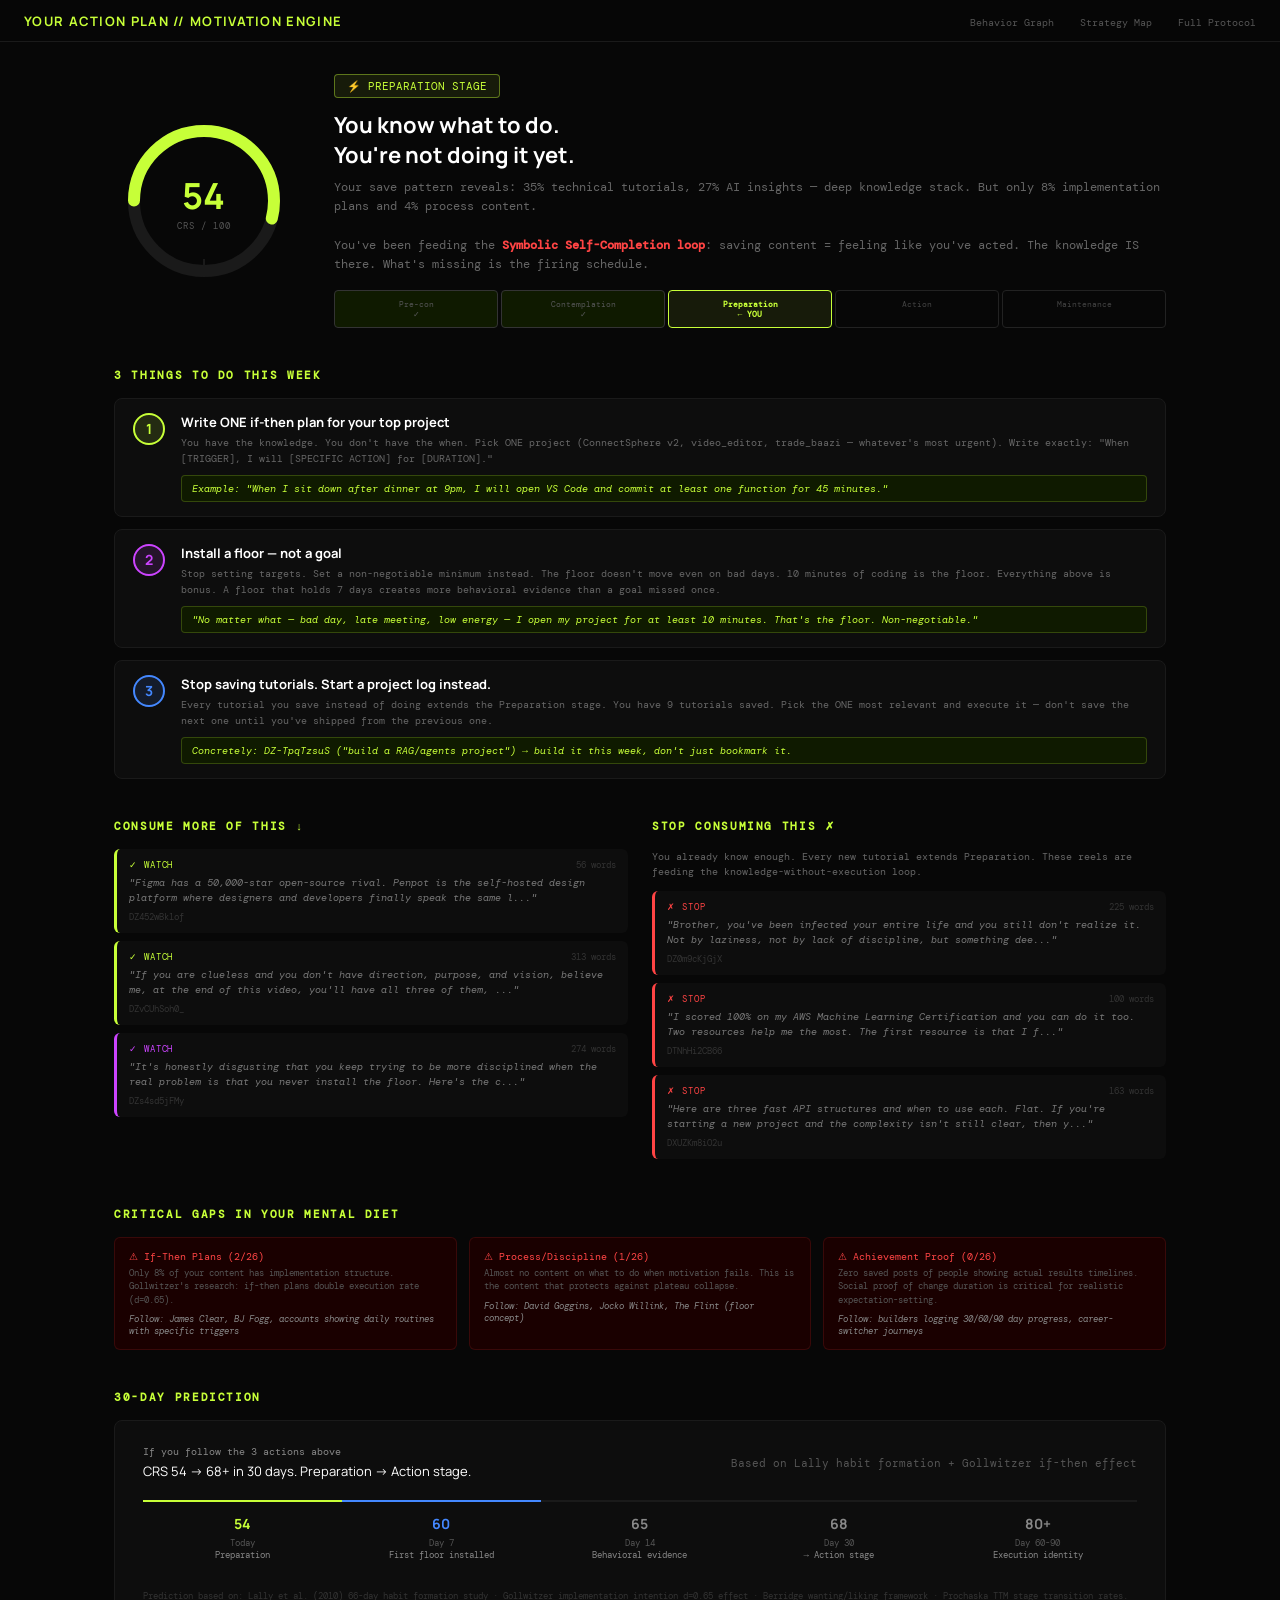
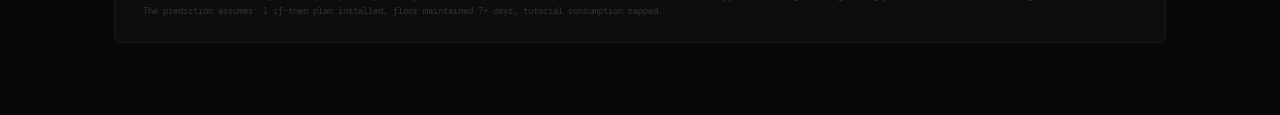
==== action_plan.html @ 9f3cb9fd "Add personal action plan page — CRS gauge, 3 actions, 30-day prediction" ====
<!DOCTYPE html>
<html>
<head>
<meta charset="utf-8">
<title>Your Action Plan — Motivation Engine</title>
<link href="https://fonts.googleapis.com/css2?family=DM+Mono:wght@400;500&family=Manrope:wght@400;600;700&display=swap" rel="stylesheet">
<style>
* { box-sizing:border-box; margin:0; padding:0; }
body { background:#070707; color:#ddd; font-family:'DM Mono',monospace; min-height:100vh; }

#nav {
  background:rgba(7,7,7,0.97); border-bottom:1px solid #1a1a1a;
  padding:10px 24px; display:flex; justify-content:space-between; align-items:center;
  position:sticky; top:0; z-index:100;
}
#nav h1 { color:#c7ff38; font-size:13px; letter-spacing:0.1em; font-family:'Manrope'; }
.nav-links a { color:#555; font-size:10px; text-decoration:none; margin-left:16px; }
.nav-links a:hover { color:#c7ff38; }

#main { max-width:1100px; margin:0 auto; padding:32px 24px; }

/* CRS gauge + stage */
#hero { display:grid; grid-template-columns:auto 1fr; gap:40px; margin-bottom:40px; align-items:center; }

#gauge-wrap { position:relative; width:180px; height:180px; flex-shrink:0; }
#gauge-wrap svg { width:180px; height:180px; }
#gauge-center {
  position:absolute; top:50%; left:50%; transform:translate(-50%,-50%);
  text-align:center;
}
#gauge-score { font-size:36px; font-weight:700; color:#c7ff38; font-family:'Manrope'; }
#gauge-label { font-size:9px; color:#555; letter-spacing:0.1em; }

#hero-text { }
#stage-badge {
  display:inline-block; background:#c7ff3815; border:1px solid #c7ff3866;
  color:#c7ff38; padding:4px 12px; border-radius:4px; font-size:11px; margin-bottom:12px;
}
#hero-title { font-size:22px; font-family:'Manrope'; font-weight:700; color:#fff; margin-bottom:8px; }
#hero-sub { font-size:12px; color:#666; line-height:1.6; margin-bottom:16px; }

.ttm-bar { display:flex; gap:3px; margin-top:12px; }
.ttm-node {
  flex:1; padding:8px 4px; text-align:center; font-size:8px; border-radius:4px;
  border:1px solid #222; color:#444;
}
.ttm-node.current {
  background:#c7ff3815; border-color:#c7ff38; color:#c7ff38; font-weight:bold;
}
.ttm-node.past { background:#0f1a00; border-color:#333; color:#555; }

/* Sections */
h2 { font-size:11px; color:#c7ff38; letter-spacing:0.15em; text-transform:uppercase; margin-bottom:16px; }
.section { margin-bottom:40px; }

/* Action steps */
.action-steps { display:flex; flex-direction:column; gap:12px; }
.action-step {
  background:#0d0d0d; border:1px solid #1a1a1a; border-radius:8px;
  padding:14px 18px; display:flex; gap:16px; align-items:flex-start;
}
.step-num {
  width:32px; height:32px; border-radius:50%; display:flex; align-items:center; justify-content:center;
  font-size:14px; font-weight:700; flex-shrink:0; font-family:'Manrope';
}
.step-content h3 { font-size:13px; color:#fff; margin-bottom:4px; font-family:'Manrope'; }
.step-content p { font-size:10px; color:#666; line-height:1.6; }
.step-content .example {
  background:#0f1a00; border:1px solid #c7ff3833; border-radius:4px;
  padding:6px 10px; font-size:10px; color:#c7ff38; margin-top:8px; font-style:italic;
}

/* Reel cards */
.two-col { display:grid; grid-template-columns:1fr 1fr; gap:24px; }
.reel-card {
  background:#0d0d0d; border-radius:6px; padding:10px 12px;
  margin-bottom:8px; transition:background 0.15s;
}
.reel-card:hover { background:#111; }
.preview-text { font-size:10px; color:#777; line-height:1.5; font-style:italic; }

/* Prediction */
#prediction {
  background:#0d0d0d; border:1px solid #1a1a1a; border-radius:8px;
  padding:24px 28px;
}
.pred-row { display:flex; justify-content:space-between; align-items:center; margin-bottom:12px; }
.pred-timeline { display:flex; gap:0; margin-top:20px; }
.pred-node {
  flex:1; text-align:center; padding:12px 4px;
  border-top:2px solid #1a1a1a; position:relative; font-size:9px;
}
.pred-node.done { border-top-color:#c7ff38; }
.pred-node.next { border-top-color:#4488ff; }
.pred-score { font-size:14px; font-weight:700; color:#c7ff38; margin-bottom:4px; font-family:'Manrope'; }
.pred-day { color:#555; }
.pred-stage { color:#888; font-size:9px; }

/* Missing content */
.missing-grid { display:grid; grid-template-columns:1fr 1fr 1fr; gap:12px; }
.missing-card {
  background:#1a0000; border:1px solid #ff444422; border-radius:6px;
  padding:12px 14px;
}
.missing-title { font-size:10px; color:#ff4444; margin-bottom:4px; }
.missing-desc { font-size:9px; color:#555; line-height:1.5; }
.missing-fix { font-size:9px; color:#888; margin-top:6px; font-style:italic; }
</style>
</head>
<body>

<div id="nav">
  <h1>YOUR ACTION PLAN // MOTIVATION ENGINE</h1>
  <div class="nav-links">
    <a href="index.html">Behavior Graph</a>
    <a href="grouped_reels.html">Strategy Map</a>
    <a href="protocol.html">Full Protocol</a>
  </div>
</div>

<div id="main">

  <!-- HERO: CRS Gauge + Stage -->
  <div id="hero">
    <div id="gauge-wrap">
      <svg viewBox="0 0 180 180">
        <!-- Background arc -->
        <circle cx="90" cy="90" r="70" fill="none" stroke="#1a1a1a" stroke-width="12"/>
        <!-- Progress arc: 54% of circumference = 54/100 -->
        <!-- full circle = 2π*70 = 439.8; 54% = 237.5 -->
        <circle cx="90" cy="90" r="70" fill="none" stroke="#c7ff38" stroke-width="12"
                stroke-dasharray="237.5 202.3" stroke-dashoffset="110"
                stroke-linecap="round" transform="rotate(-90 90 90)"/>
        <!-- Tick marks for stages -->
        <line x1="20" y1="90" x2="32" y2="90" stroke="#1a1a1a" stroke-width="2" transform="rotate(-90 90 90)"/>
      </svg>
      <div id="gauge-center">
        <div id="gauge-score">54</div>
        <div id="gauge-label">CRS / 100</div>
      </div>
    </div>

    <div id="hero-text">
      <div id="stage-badge">⚡ PREPARATION STAGE</div>
      <div id="hero-title">You know what to do.<br>You're not doing it yet.</div>
      <div id="hero-sub">
        Your save pattern reveals: 35% technical tutorials, 27% AI insights — deep knowledge stack.
        But only 8% implementation plans and 4% process content.
        <br><br>
        You've been feeding the <strong style="color:#ff4444">Symbolic Self-Completion loop</strong>:
        saving content = feeling like you've acted. The knowledge IS there. What's missing is the
        firing schedule.
      </div>
      <div class="ttm-bar">
        <div class="ttm-node past">Pre-con<br>✓</div>
        <div class="ttm-node past">Contemplation<br>✓</div>
        <div class="ttm-node current">Preparation<br>← YOU</div>
        <div class="ttm-node">Action</div>
        <div class="ttm-node">Maintenance</div>
      </div>
    </div>
  </div>

  <!-- 3 IMMEDIATE ACTIONS -->
  <div class="section">
    <h2>3 things to do this week</h2>
    <div class="action-steps">
      <div class="action-step">
        <div class="step-num" style="background:#c7ff3820;color:#c7ff38;border:2px solid #c7ff38">1</div>
        <div class="step-content">
          <h3>Write ONE if-then plan for your top project</h3>
          <p>You have the knowledge. You don't have the when. Pick ONE project (ConnectSphere v2, video_editor, trade_baazi — whatever's most urgent). Write exactly:
          "When [TRIGGER], I will [SPECIFIC ACTION] for [DURATION]."</p>
          <div class="example">
            Example: "When I sit down after dinner at 9pm, I will open VS Code and commit at least one function for 45 minutes."
          </div>
        </div>
      </div>

      <div class="action-step">
        <div class="step-num" style="background:#cc44ff20;color:#cc44ff;border:2px solid #cc44ff">2</div>
        <div class="step-content">
          <h3>Install a floor — not a goal</h3>
          <p>Stop setting targets. Set a non-negotiable minimum instead. The floor doesn't move even on bad days. 10 minutes of coding is the floor. Everything above is bonus. A floor that holds 7 days creates more behavioral evidence than a goal missed once.</p>
          <div class="example">
            "No matter what — bad day, late meeting, low energy — I open my project for at least 10 minutes. That's the floor. Non-negotiable."
          </div>
        </div>
      </div>

      <div class="action-step">
        <div class="step-num" style="background:#4488ff20;color:#4488ff;border:2px solid #4488ff">3</div>
        <div class="step-content">
          <h3>Stop saving tutorials. Start a project log instead.</h3>
          <p>Every tutorial you save instead of doing extends the Preparation stage. You have 9 tutorials saved. Pick the ONE most relevant and execute it — don't save the next one until you've shipped from the previous one.</p>
          <div class="example">
            Concretely: DZ-TpqTzsuS ("build a RAG/agents project") → build it this week, don't just bookmark it.
          </div>
        </div>
      </div>
    </div>
  </div>

  <!-- WHAT TO CONSUME vs STOP -->
  <div class="section">
    <div class="two-col">
      <div>
        <h2>Consume more of this ↓</h2>
<a href="https://www.instagram.com/p/DZ452wBk1of/" target="_blank" style="text-decoration:none">
    <div class="reel-card" style="border-left:3px solid #c7ff38">
      <div style="display:flex;justify-content:space-between;align-items:center;margin-bottom:4px">
        <span style="color:#c7ff38;font-size:9px;letter-spacing:0.1em">✓ WATCH</span>
        <span style="color:#333;font-size:9px">56 words</span>
      </div>
      <div class="preview-text">"Figma has a 50,000-star open-source rival.
Penpot is the self-hosted design platform where designers and developers finally speak the same l..."</div>
      <div style="color:#333;font-size:9px;margin-top:6px">DZ452wBk1of</div>
    </div></a><a href="https://www.instagram.com/p/DZvCUhSoh0_/" target="_blank" style="text-decoration:none">
    <div class="reel-card" style="border-left:3px solid #c7ff38">
      <div style="display:flex;justify-content:space-between;align-items:center;margin-bottom:4px">
        <span style="color:#c7ff38;font-size:9px;letter-spacing:0.1em">✓ WATCH</span>
        <span style="color:#333;font-size:9px">313 words</span>
      </div>
      <div class="preview-text">"If you are clueless and you don't have direction, purpose, and vision, believe me, at the end of this video, you'll have all three of them, ..."</div>
      <div style="color:#333;font-size:9px;margin-top:6px">DZvCUhSoh0_</div>
    </div></a><a href="https://www.instagram.com/p/DZs4sd5jFMy/" target="_blank" style="text-decoration:none">
    <div class="reel-card" style="border-left:3px solid #cc44ff">
      <div style="display:flex;justify-content:space-between;align-items:center;margin-bottom:4px">
        <span style="color:#cc44ff;font-size:9px;letter-spacing:0.1em">✓ WATCH</span>
        <span style="color:#333;font-size:9px">274 words</span>
      </div>
      <div class="preview-text">"It's honestly disgusting that you keep trying to be more disciplined when the real problem
is that you never install the floor. Here's the c..."</div>
      <div style="color:#333;font-size:9px;margin-top:6px">DZs4sd5jFMy</div>
    </div></a>
      </div>
      <div>
        <h2>Stop consuming this ✗</h2>
        <div style="font-size:10px;color:#666;margin-bottom:12px;line-height:1.5">
          You already know enough. Every new tutorial extends Preparation. These reels are feeding
          the knowledge-without-execution loop.
        </div>
<a href="https://www.instagram.com/p/DZ0m9cKjGjX/" target="_blank" style="text-decoration:none">
    <div class="reel-card" style="border-left:3px solid #ff4444">
      <div style="display:flex;justify-content:space-between;align-items:center;margin-bottom:4px">
        <span style="color:#ff4444;font-size:9px;letter-spacing:0.1em">✗ STOP</span>
        <span style="color:#333;font-size:9px">225 words</span>
      </div>
      <div class="preview-text">"Brother, you've been infected your entire life and you still don't realize it.
Not by laziness, not by lack of discipline, but something dee..."</div>
      <div style="color:#333;font-size:9px;margin-top:6px">DZ0m9cKjGjX</div>
    </div></a><a href="https://www.instagram.com/p/DTNhHi2CB66/" target="_blank" style="text-decoration:none">
    <div class="reel-card" style="border-left:3px solid #ff4444">
      <div style="display:flex;justify-content:space-between;align-items:center;margin-bottom:4px">
        <span style="color:#ff4444;font-size:9px;letter-spacing:0.1em">✗ STOP</span>
        <span style="color:#333;font-size:9px">100 words</span>
      </div>
      <div class="preview-text">"I scored 100% on my AWS Machine Learning Certification and you can do it too.
Two resources help me the most. The first resource is that I f..."</div>
      <div style="color:#333;font-size:9px;margin-top:6px">DTNhHi2CB66</div>
    </div></a><a href="https://www.instagram.com/p/DXUZKm8iO2u/" target="_blank" style="text-decoration:none">
    <div class="reel-card" style="border-left:3px solid #ff4444">
      <div style="display:flex;justify-content:space-between;align-items:center;margin-bottom:4px">
        <span style="color:#ff4444;font-size:9px;letter-spacing:0.1em">✗ STOP</span>
        <span style="color:#333;font-size:9px">163 words</span>
      </div>
      <div class="preview-text">"Here are three fast API structures and when to use each.
Flat.
If you're starting a new project
and the complexity isn't still clear,
then y..."</div>
      <div style="color:#333;font-size:9px;margin-top:6px">DXUZKm8iO2u</div>
    </div></a>
      </div>
    </div>
  </div>

  <!-- MISSING CONTENT GAPS -->
  <div class="section">
    <h2>Critical gaps in your mental diet</h2>
    <div class="missing-grid">
      <div class="missing-card">
        <div class="missing-title">⚠ If-Then Plans (2/26)</div>
        <div class="missing-desc">Only 8% of your content has implementation structure. Gollwitzer's research: if-then plans double execution rate (d=0.65).</div>
        <div class="missing-fix">Follow: James Clear, BJ Fogg, accounts showing daily routines with specific triggers</div>
      </div>
      <div class="missing-card">
        <div class="missing-title">⚠ Process/Discipline (1/26)</div>
        <div class="missing-desc">Almost no content on what to do when motivation fails. This is the content that protects against plateau collapse.</div>
        <div class="missing-fix">Follow: David Goggins, Jocko Willink, The Flint (floor concept)</div>
      </div>
      <div class="missing-card">
        <div class="missing-title">⚠ Achievement Proof (0/26)</div>
        <div class="missing-desc">Zero saved posts of people showing actual results timelines. Social proof of change duration is critical for realistic expectation-setting.</div>
        <div class="missing-fix">Follow: builders logging 30/60/90 day progress, career-switcher journeys</div>
      </div>
    </div>
  </div>

  <!-- 30-DAY PREDICTION -->
  <div class="section">
    <h2>30-day prediction</h2>
    <div id="prediction">
      <div class="pred-row">
        <div>
          <div style="color:#888;font-size:10px">If you follow the 3 actions above</div>
          <div style="font-size:13px;color:#fff;margin-top:4px;font-family:'Manrope'">
            CRS 54 → 68+ in 30 days. Preparation → Action stage.
          </div>
        </div>
        <div style="font-size:11px;color:#555">Based on Lally habit formation + Gollwitzer if-then effect</div>
      </div>

      <div class="pred-timeline">
        <div class="pred-node done">
          <div class="pred-score">54</div>
          <div class="pred-day">Today</div>
          <div class="pred-stage">Preparation</div>
        </div>
        <div class="pred-node next">
          <div class="pred-score" style="color:#4488ff">60</div>
          <div class="pred-day">Day 7</div>
          <div class="pred-stage">First floor installed</div>
        </div>
        <div class="pred-node">
          <div class="pred-score" style="color:#888">65</div>
          <div class="pred-day">Day 14</div>
          <div class="pred-stage">Behavioral evidence</div>
        </div>
        <div class="pred-node">
          <div class="pred-score" style="color:#888">68</div>
          <div class="pred-day">Day 30</div>
          <div class="pred-stage">→ Action stage</div>
        </div>
        <div class="pred-node">
          <div class="pred-score" style="color:#888">80+</div>
          <div class="pred-day">Day 60-90</div>
          <div class="pred-stage">Execution identity</div>
        </div>
      </div>

      <div style="font-size:9px;color:#333;margin-top:16px;line-height:1.6">
        Prediction based on: Lally et al. (2010) 66-day habit formation study · Gollwitzer implementation intention d=0.65 effect ·
        Berridge wanting/liking framework · Prochaska TTM stage transition rates.
        The prediction assumes: 1 if-then plan installed, floor maintained 7+ days, tutorial consumption capped.
      </div>
    </div>
  </div>

</div>
</body>
</html>
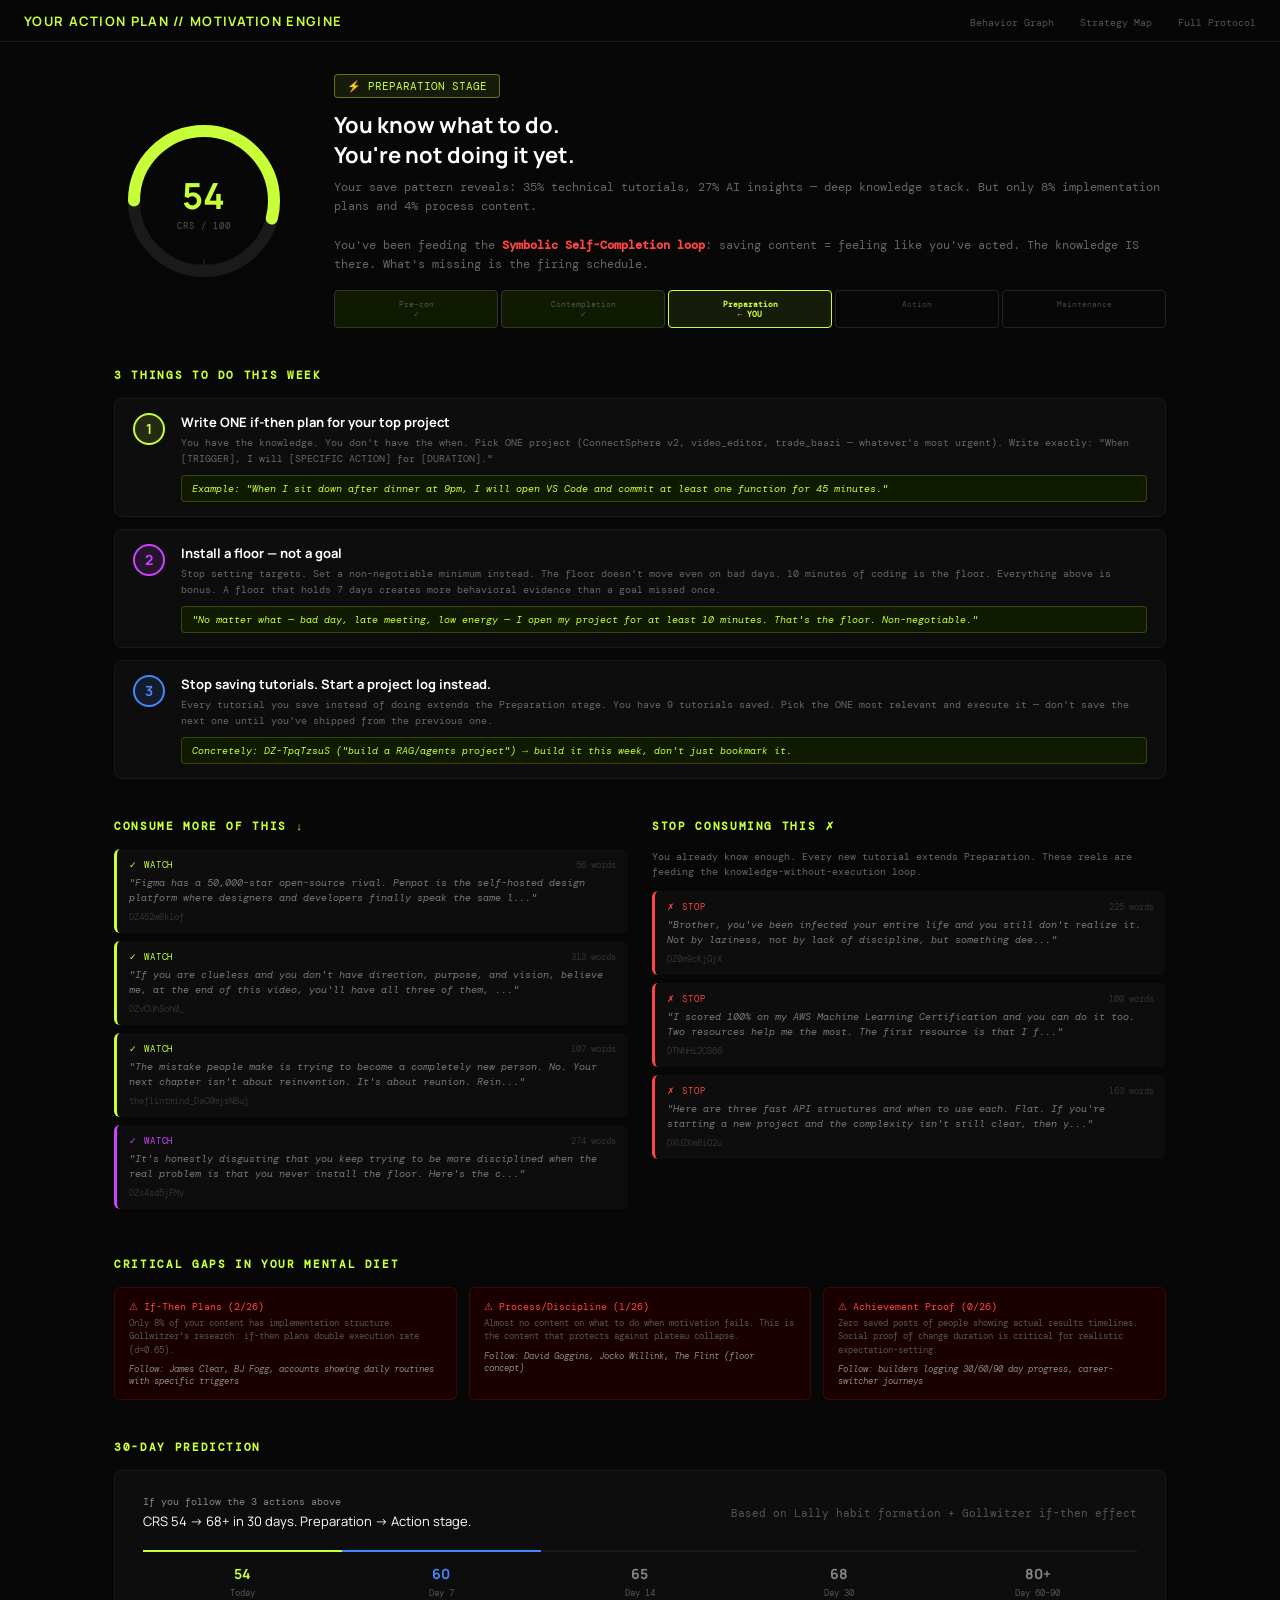
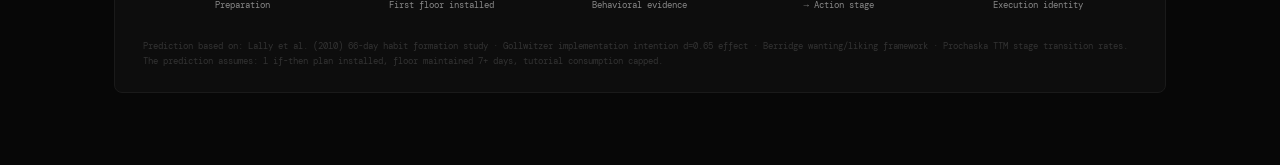
==== commit 92dddbd4: "Update: Flint corpus adds IDENTITY SHIFT 1->4, IF-THEN PLANS 2->4 (34 real transcripts)" ====
--- a/action_plan.html
+++ b/action_plan.html
@@ -223,6 +223,18 @@
       </div>
       <div class="preview-text">"If you are clueless and you don't have direction, purpose, and vision, believe me, at the end of this video, you'll have all three of them, ..."</div>
       <div style="color:#333;font-size:9px;margin-top:6px">DZvCUhSoh0_</div>
+    </div></a><a href="https://www.instagram.com/p/theflintmind_DaC0mjsNBuj/" target="_blank" style="text-decoration:none">
+    <div class="reel-card" style="border-left:3px solid #c7ff38">
+      <div style="display:flex;justify-content:space-between;align-items:center;margin-bottom:4px">
+        <span style="color:#c7ff38;font-size:9px;letter-spacing:0.1em">✓ WATCH</span>
+        <span style="color:#333;font-size:9px">107 words</span>
+      </div>
+      <div class="preview-text">"The mistake people make is trying to become a completely new person.
+No.
+Your next chapter isn't about reinvention.
+It's about reunion.
+Rein..."</div>
+      <div style="color:#333;font-size:9px;margin-top:6px">theflintmind_DaC0mjsNBuj</div>
     </div></a><a href="https://www.instagram.com/p/DZs4sd5jFMy/" target="_blank" style="text-decoration:none">
     <div class="reel-card" style="border-left:3px solid #cc44ff">
       <div style="display:flex;justify-content:space-between;align-items:center;margin-bottom:4px">
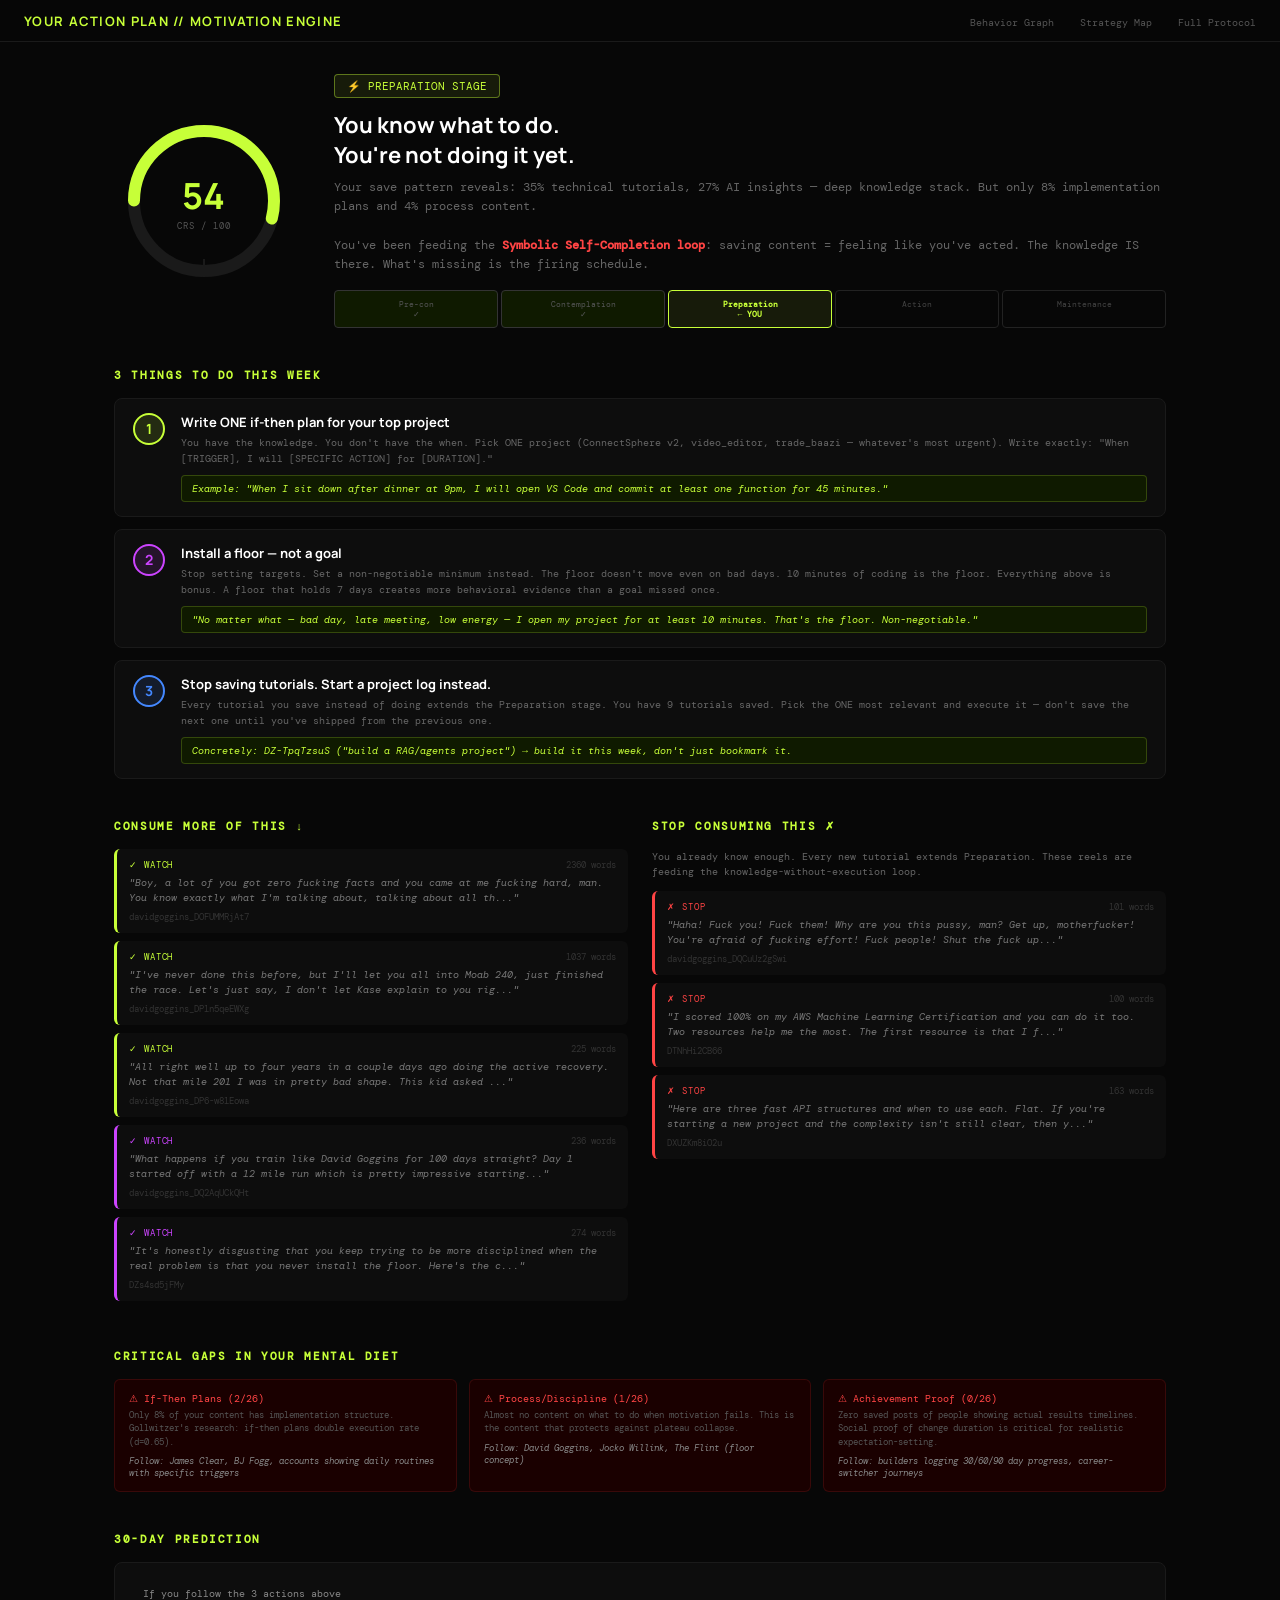
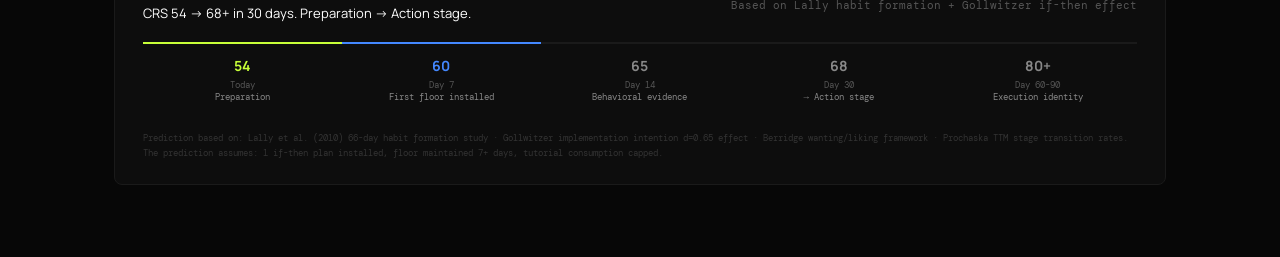
==== commit 805dc4cc: "52 transcripts: Goggins corpus in. IF-THEN 4->13, Shame 2->4, Mindset 4->8. Add Strategy Playbook pa" ====
--- a/action_plan.html
+++ b/action_plan.html
@@ -206,35 +206,42 @@
     <div class="two-col">
       <div>
         <h2>Consume more of this ↓</h2>
-<a href="https://www.instagram.com/p/DZ452wBk1of/" target="_blank" style="text-decoration:none">
+<a href="https://www.instagram.com/p/davidgoggins_DOFUMMRjAt7/" target="_blank" style="text-decoration:none">
     <div class="reel-card" style="border-left:3px solid #c7ff38">
       <div style="display:flex;justify-content:space-between;align-items:center;margin-bottom:4px">
         <span style="color:#c7ff38;font-size:9px;letter-spacing:0.1em">✓ WATCH</span>
-        <span style="color:#333;font-size:9px">56 words</span>
-      </div>
-      <div class="preview-text">"Figma has a 50,000-star open-source rival.
-Penpot is the self-hosted design platform where designers and developers finally speak the same l..."</div>
-      <div style="color:#333;font-size:9px;margin-top:6px">DZ452wBk1of</div>
-    </div></a><a href="https://www.instagram.com/p/DZvCUhSoh0_/" target="_blank" style="text-decoration:none">
+        <span style="color:#333;font-size:9px">2360 words</span>
+      </div>
+      <div class="preview-text">"Boy, a lot of you got zero fucking facts and you came at me fucking hard, man.
+You know exactly what I'm talking about, talking about all th..."</div>
+      <div style="color:#333;font-size:9px;margin-top:6px">davidgoggins_DOFUMMRjAt7</div>
+    </div></a><a href="https://www.instagram.com/p/davidgoggins_DP1n5qeEWXg/" target="_blank" style="text-decoration:none">
     <div class="reel-card" style="border-left:3px solid #c7ff38">
       <div style="display:flex;justify-content:space-between;align-items:center;margin-bottom:4px">
         <span style="color:#c7ff38;font-size:9px;letter-spacing:0.1em">✓ WATCH</span>
-        <span style="color:#333;font-size:9px">313 words</span>
-      </div>
-      <div class="preview-text">"If you are clueless and you don't have direction, purpose, and vision, believe me, at the end of this video, you'll have all three of them, ..."</div>
-      <div style="color:#333;font-size:9px;margin-top:6px">DZvCUhSoh0_</div>
-    </div></a><a href="https://www.instagram.com/p/theflintmind_DaC0mjsNBuj/" target="_blank" style="text-decoration:none">
+        <span style="color:#333;font-size:9px">1037 words</span>
+      </div>
+      <div class="preview-text">"I've never done this before, but I'll let you all into Moab 240, just finished the race.
+Let's just say, I don't let Kase explain to you rig..."</div>
+      <div style="color:#333;font-size:9px;margin-top:6px">davidgoggins_DP1n5qeEWXg</div>
+    </div></a><a href="https://www.instagram.com/p/davidgoggins_DP6-w81Eowa/" target="_blank" style="text-decoration:none">
     <div class="reel-card" style="border-left:3px solid #c7ff38">
       <div style="display:flex;justify-content:space-between;align-items:center;margin-bottom:4px">
         <span style="color:#c7ff38;font-size:9px;letter-spacing:0.1em">✓ WATCH</span>
-        <span style="color:#333;font-size:9px">107 words</span>
-      </div>
-      <div class="preview-text">"The mistake people make is trying to become a completely new person.
-No.
-Your next chapter isn't about reinvention.
-It's about reunion.
-Rein..."</div>
-      <div style="color:#333;font-size:9px;margin-top:6px">theflintmind_DaC0mjsNBuj</div>
+        <span style="color:#333;font-size:9px">225 words</span>
+      </div>
+      <div class="preview-text">"All right well up to four years in a couple days ago doing the active
+recovery. Not that mile 201 I was in pretty bad shape. This kid asked ..."</div>
+      <div style="color:#333;font-size:9px;margin-top:6px">davidgoggins_DP6-w81Eowa</div>
+    </div></a><a href="https://www.instagram.com/p/davidgoggins_DQ2AqUCkQHt/" target="_blank" style="text-decoration:none">
+    <div class="reel-card" style="border-left:3px solid #cc44ff">
+      <div style="display:flex;justify-content:space-between;align-items:center;margin-bottom:4px">
+        <span style="color:#cc44ff;font-size:9px;letter-spacing:0.1em">✓ WATCH</span>
+        <span style="color:#333;font-size:9px">236 words</span>
+      </div>
+      <div class="preview-text">"What happens if you train like David Goggins for 100 days straight?
+Day 1 started off with a 12 mile run which is pretty impressive starting..."</div>
+      <div style="color:#333;font-size:9px;margin-top:6px">davidgoggins_DQ2AqUCkQHt</div>
     </div></a><a href="https://www.instagram.com/p/DZs4sd5jFMy/" target="_blank" style="text-decoration:none">
     <div class="reel-card" style="border-left:3px solid #cc44ff">
       <div style="display:flex;justify-content:space-between;align-items:center;margin-bottom:4px">
@@ -252,15 +259,20 @@
           You already know enough. Every new tutorial extends Preparation. These reels are feeding
           the knowledge-without-execution loop.
         </div>
-<a href="https://www.instagram.com/p/DZ0m9cKjGjX/" target="_blank" style="text-decoration:none">
+<a href="https://www.instagram.com/p/davidgoggins_DQCuUz2gSwi/" target="_blank" style="text-decoration:none">
     <div class="reel-card" style="border-left:3px solid #ff4444">
       <div style="display:flex;justify-content:space-between;align-items:center;margin-bottom:4px">
         <span style="color:#ff4444;font-size:9px;letter-spacing:0.1em">✗ STOP</span>
-        <span style="color:#333;font-size:9px">225 words</span>
-      </div>
-      <div class="preview-text">"Brother, you've been infected your entire life and you still don't realize it.
-Not by laziness, not by lack of discipline, but something dee..."</div>
-      <div style="color:#333;font-size:9px;margin-top:6px">DZ0m9cKjGjX</div>
+        <span style="color:#333;font-size:9px">101 words</span>
+      </div>
+      <div class="preview-text">"Haha! Fuck you!
+Fuck them!
+Why are you this pussy, man?
+Get up, motherfucker!
+You're afraid of fucking effort!
+Fuck people!
+Shut the fuck up..."</div>
+      <div style="color:#333;font-size:9px;margin-top:6px">davidgoggins_DQCuUz2gSwi</div>
     </div></a><a href="https://www.instagram.com/p/DTNhHi2CB66/" target="_blank" style="text-decoration:none">
     <div class="reel-card" style="border-left:3px solid #ff4444">
       <div style="display:flex;justify-content:space-between;align-items:center;margin-bottom:4px">
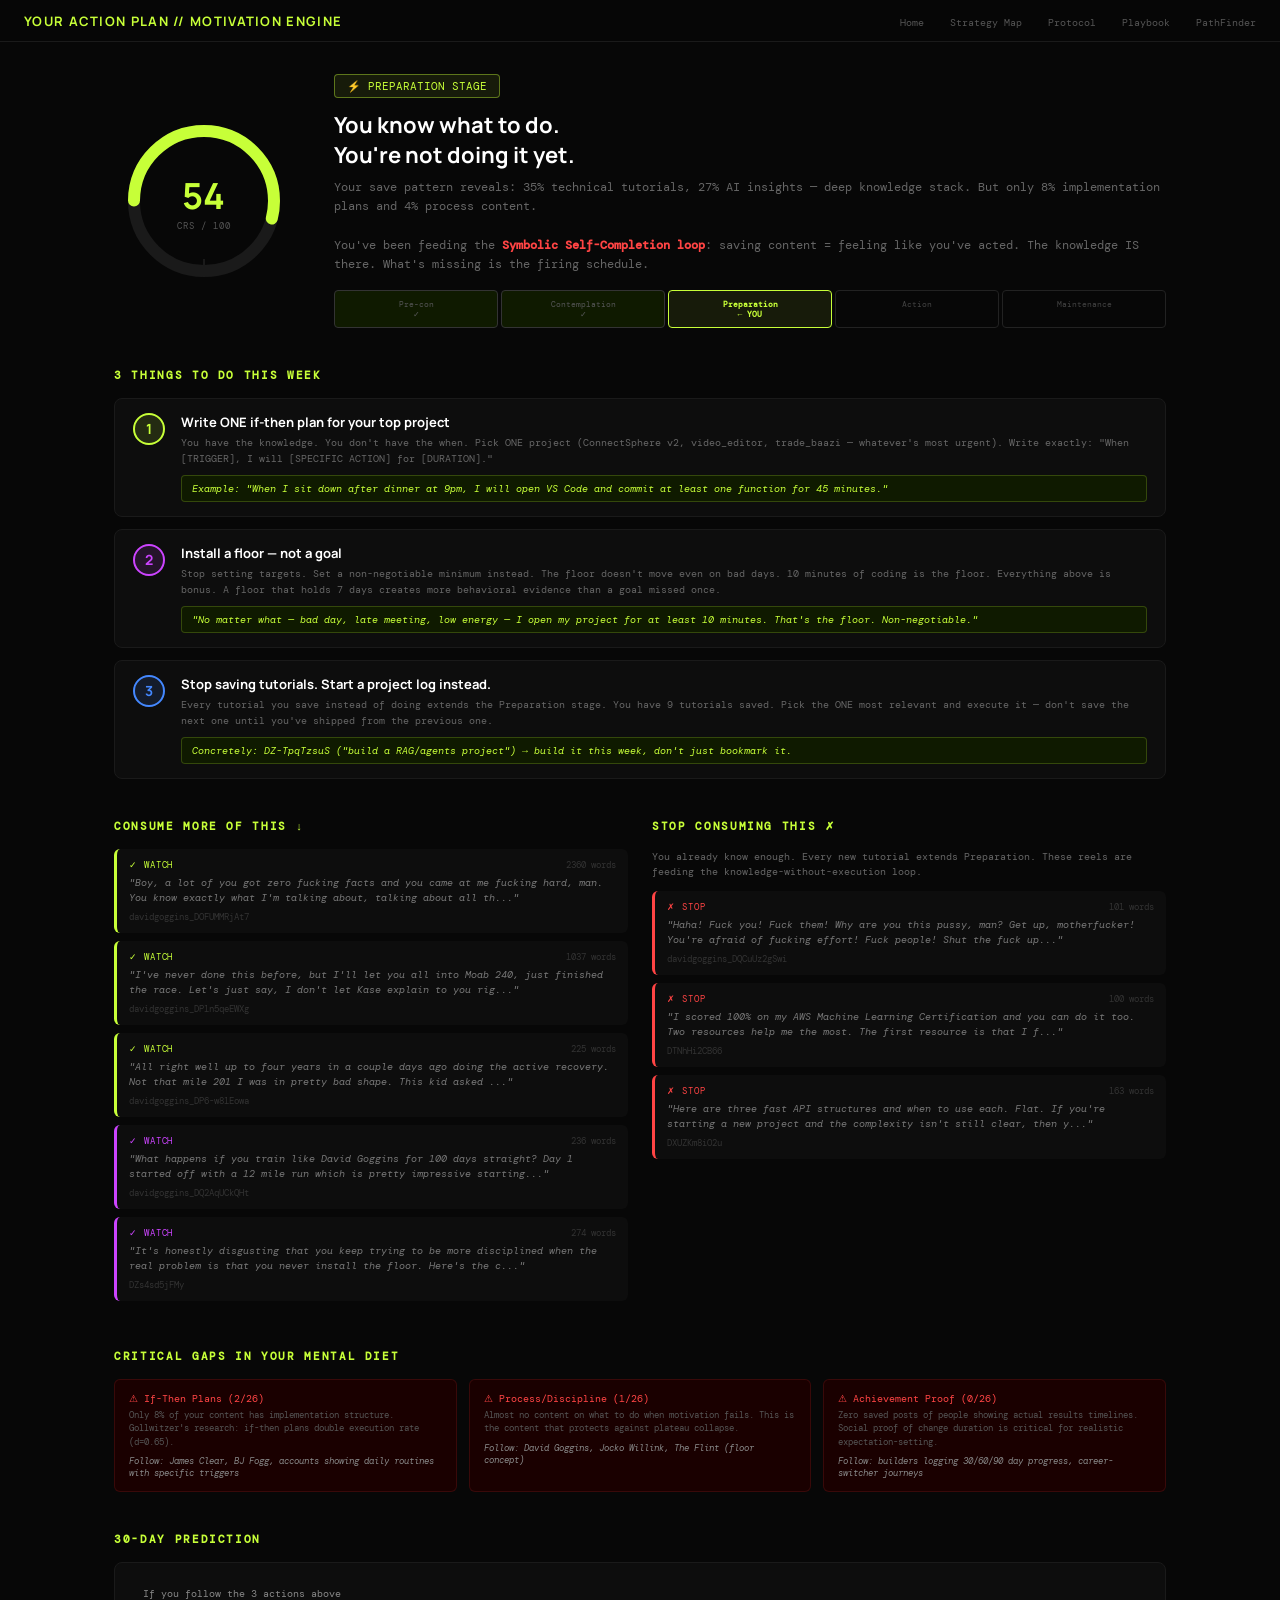
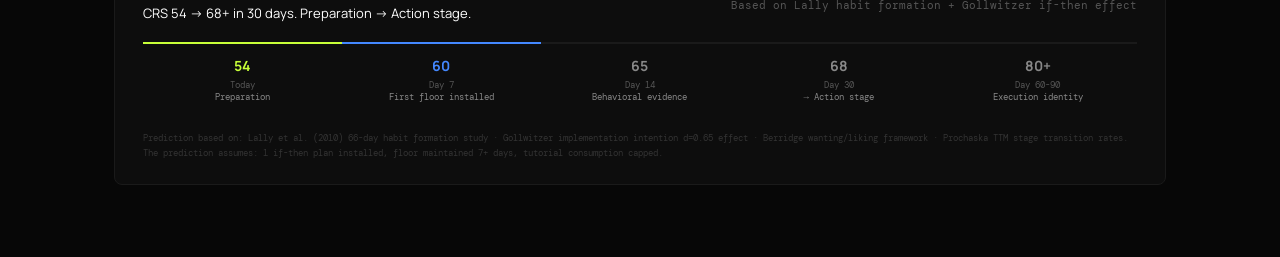
==== commit 2f9540ba: "Org: proper index.html + 3-theme switcher (dark/white/cat) across all pages" ====
--- a/action_plan.html
+++ b/action_plan.html
@@ -106,15 +106,19 @@
 .missing-desc { font-size:9px; color:#555; line-height:1.5; }
 .missing-fix { font-size:9px; color:#888; margin-top:6px; font-style:italic; }
 </style>
+<link rel="stylesheet" href="theme.css">
+<script src="theme.js"></script>
 </head>
 <body>
 
 <div id="nav">
   <h1>YOUR ACTION PLAN // MOTIVATION ENGINE</h1>
   <div class="nav-links">
-    <a href="index.html">Behavior Graph</a>
+    <a href="index.html">Home</a>
     <a href="grouped_reels.html">Strategy Map</a>
-    <a href="protocol.html">Full Protocol</a>
+    <a href="protocol.html">Protocol</a>
+    <a href="strategy.html">Playbook</a>
+    <a href="pathfinder.html">PathFinder</a>
   </div>
 </div>
 
--- a/theme.css
+++ b/theme.css
@@ -0,0 +1,173 @@
+/* ── Theme v1: Dark HUD (default) ───────────────────────── */
+:root {
+  --bg: #070a0e;
+  --surface: #0d1117;
+  --glass: rgba(255,255,255,0.04);
+  --border: rgba(255,255,255,0.07);
+  --green: #c7ff38;
+  --red: #ff4444;
+  --blue: #4488ff;
+  --text: #e8eaf0;
+  --muted: #8892a0;
+  --card-bg: #0d1117;
+  --card-border: rgba(255,255,255,0.08);
+  --nav-bg: rgba(7,10,14,0.95);
+  --mono: 'DM Mono', monospace;
+  --sans: 'Manrope', sans-serif;
+}
+
+/* ── Theme v2: White + Black boxes ──────────────────────── */
+html[data-theme="white"] {
+  --bg: #f5f5f5;
+  --surface: #111111;
+  --glass: rgba(0,0,0,0.06);
+  --border: rgba(0,0,0,0.12);
+  --green: #1a1a1a;
+  --red: #cc0000;
+  --blue: #1155cc;
+  --text: #ffffff;
+  --muted: #aaaaaa;
+  --card-bg: #111111;
+  --card-border: #333333;
+  --nav-bg: rgba(245,245,245,0.97);
+}
+html[data-theme="white"] body { background: #f5f5f5; color: #111; }
+html[data-theme="white"] nav { background: var(--nav-bg); border-bottom-color: rgba(0,0,0,0.1); }
+html[data-theme="white"] .nav-logo { color: #111111; }
+html[data-theme="white"] .nav-links a { color: #555; }
+html[data-theme="white"] .nav-links a:hover,
+html[data-theme="white"] .nav-links a.active { color: #000; }
+html[data-theme="white"] .hero h1 span { color: #000; }
+html[data-theme="white"] .stage-card,
+html[data-theme="white"] .step-body,
+html[data-theme="white"] .ap-card,
+html[data-theme="white"] .archetype-card { background: #111; border-color: #333; color: #fff; }
+html[data-theme="white"] .stage-title,
+html[data-theme="white"] .arch-name { color: #ffffff !important; }
+html[data-theme="white"] .block-text,
+html[data-theme="white"] .arch-desc,
+html[data-theme="white"] .step-why { color: #aaa; }
+html[data-theme="white"] .hero-sub { color: #444; }
+html[data-theme="white"] .section-header p { color: #555; }
+html[data-theme="white"] .hero h1 { color: #111; }
+html[data-theme="white"] #header { background: rgba(245,245,245,0.97); border-color: rgba(0,0,0,0.1); }
+html[data-theme="white"] #main-title { color: #111; }
+html[data-theme="white"] #crs-badge { background: #11111122; border-color: #111; color: #111; }
+
+/* ── Theme v3: Cat / Day Glass ──────────────────────────── */
+html[data-theme="cat"] {
+  --bg: transparent;
+  --surface: rgba(255,255,255,0.18);
+  --glass: rgba(255,255,255,0.22);
+  --border: rgba(255,255,255,0.35);
+  --green: #6b21a8;
+  --red: #dc2626;
+  --blue: #7c3aed;
+  --text: #1a0533;
+  --muted: #4a1f7c;
+  --card-bg: rgba(255,255,255,0.18);
+  --card-border: rgba(255,255,255,0.4);
+  --nav-bg: rgba(255,255,255,0.25);
+}
+html[data-theme="cat"] body {
+  background: url('focus-bg.png') center center / cover fixed;
+  color: #1a0533;
+}
+html[data-theme="cat"] body::before {
+  content: '';
+  position: fixed; inset: 0;
+  background: rgba(255,240,255,0.15);
+  backdrop-filter: blur(1px);
+  pointer-events: none;
+  z-index: 0;
+}
+html[data-theme="cat"] nav {
+  background: rgba(255,255,255,0.3);
+  backdrop-filter: blur(24px);
+  border-bottom-color: rgba(255,255,255,0.4);
+  position: relative; z-index: 100;
+}
+html[data-theme="cat"] .nav-logo { color: #5b1a8e; }
+html[data-theme="cat"] .nav-links a { color: #7c3aed; }
+html[data-theme="cat"] .nav-links a:hover,
+html[data-theme="cat"] .nav-links a.active { color: #3b0764; }
+html[data-theme="cat"] .hero,
+html[data-theme="cat"] .stages-section,
+html[data-theme="cat"] .flow-section,
+html[data-theme="cat"] .matrix-section,
+html[data-theme="cat"] .quiz-section,
+html[data-theme="cat"] #path-output,
+html[data-theme="cat"] .compare-note { position: relative; z-index: 1; }
+html[data-theme="cat"] .hero h1 { color: #1a0533; }
+html[data-theme="cat"] .hero h1 span { color: #6b21a8; }
+html[data-theme="cat"] .hero-sub { color: #4a1f7c; }
+html[data-theme="cat"] .hero-tag { color: #7c3aed; }
+html[data-theme="cat"] .stage-card,
+html[data-theme="cat"] .step-body,
+html[data-theme="cat"] .ap-card,
+html[data-theme="cat"] .archetype-card,
+html[data-theme="cat"] .mechanism-box,
+html[data-theme="cat"] .trigger-card,
+html[data-theme="cat"] .avoid-section,
+html[data-theme="cat"] .upgrade-section,
+html[data-theme="cat"] .compare-col,
+html[data-theme="cat"] .antipatterns {
+  background: rgba(255,255,255,0.25);
+  backdrop-filter: blur(20px);
+  border-color: rgba(255,255,255,0.45);
+  color: #1a0533;
+}
+html[data-theme="cat"] .stage-title { color: inherit !important; }
+html[data-theme="cat"] .block-label { color: #7c3aed; }
+html[data-theme="cat"] .block-text,
+html[data-theme="cat"] .arch-desc,
+html[data-theme="cat"] .step-why,
+html[data-theme="cat"] .hero-sub { color: #4a1f7c; }
+html[data-theme="cat"] .section-header p { color: #6b21a8; }
+html[data-theme="cat"] .section-header h2,
+html[data-theme="cat"] .steps-label,
+html[data-theme="cat"] .quiz-label { color: #3b0764; }
+html[data-theme="cat"] .flow-bar { border-color: rgba(255,255,255,0.4); }
+html[data-theme="cat"] .matrix-table th { color: #7c3aed; border-color: rgba(107,33,168,0.2); }
+html[data-theme="cat"] .matrix-table td { border-color: rgba(107,33,168,0.08); }
+html[data-theme="cat"] #header {
+  background: rgba(255,255,255,0.28);
+  backdrop-filter: blur(20px);
+  border-color: rgba(255,255,255,0.4);
+}
+html[data-theme="cat"] #main-title { color: #3b0764; }
+html[data-theme="cat"] #crs-badge { background: rgba(107,33,168,0.15); border-color: #7c3aed; color: #3b0764; }
+html[data-theme="cat"] #network { background-color: rgba(255,240,255,0.4) !important; }
+html[data-theme="cat"] #legend,
+html[data-theme="cat"] #motivators,
+html[data-theme="cat"] #tooltip-box {
+  background: rgba(255,255,255,0.3);
+  backdrop-filter: blur(20px);
+  border-color: rgba(255,255,255,0.45);
+  color: #1a0533;
+}
+html[data-theme="cat"] #legend h4,
+html[data-theme="cat"] #motivators h4 { color: #6b21a8; }
+
+/* ── Theme toggle button ────────────────────────────────── */
+.theme-toggle {
+  display: flex; align-items: center; gap: 6px;
+  background: rgba(255,255,255,0.06);
+  border: 1px solid rgba(255,255,255,0.1);
+  border-radius: 20px; padding: 4px 6px;
+  cursor: pointer; transition: background 0.2s;
+  margin-left: 12px;
+}
+.theme-toggle:hover { background: rgba(255,255,255,0.1); }
+.theme-dot {
+  width: 16px; height: 16px; border-radius: 50%;
+  display: flex; align-items: center; justify-content: center;
+  font-size: 10px; cursor: pointer; transition: opacity 0.2s;
+  opacity: 0.4; flex-shrink: 0;
+}
+.theme-dot.active { opacity: 1; }
+.theme-dot[data-theme="dark"] { background: #0d1117; border: 1.5px solid #c7ff38; }
+.theme-dot[data-theme="white"] { background: #f5f5f5; border: 1.5px solid #333; }
+.theme-dot[data-theme="cat"] { background: url('focus-bg.png') center/cover; border: 1.5px solid #7c3aed; }
+html[data-theme="white"] .theme-toggle { background: rgba(0,0,0,0.06); border-color: rgba(0,0,0,0.15); }
+html[data-theme="cat"] .theme-toggle { background: rgba(255,255,255,0.3); border-color: rgba(255,255,255,0.5); backdrop-filter: blur(10px); }
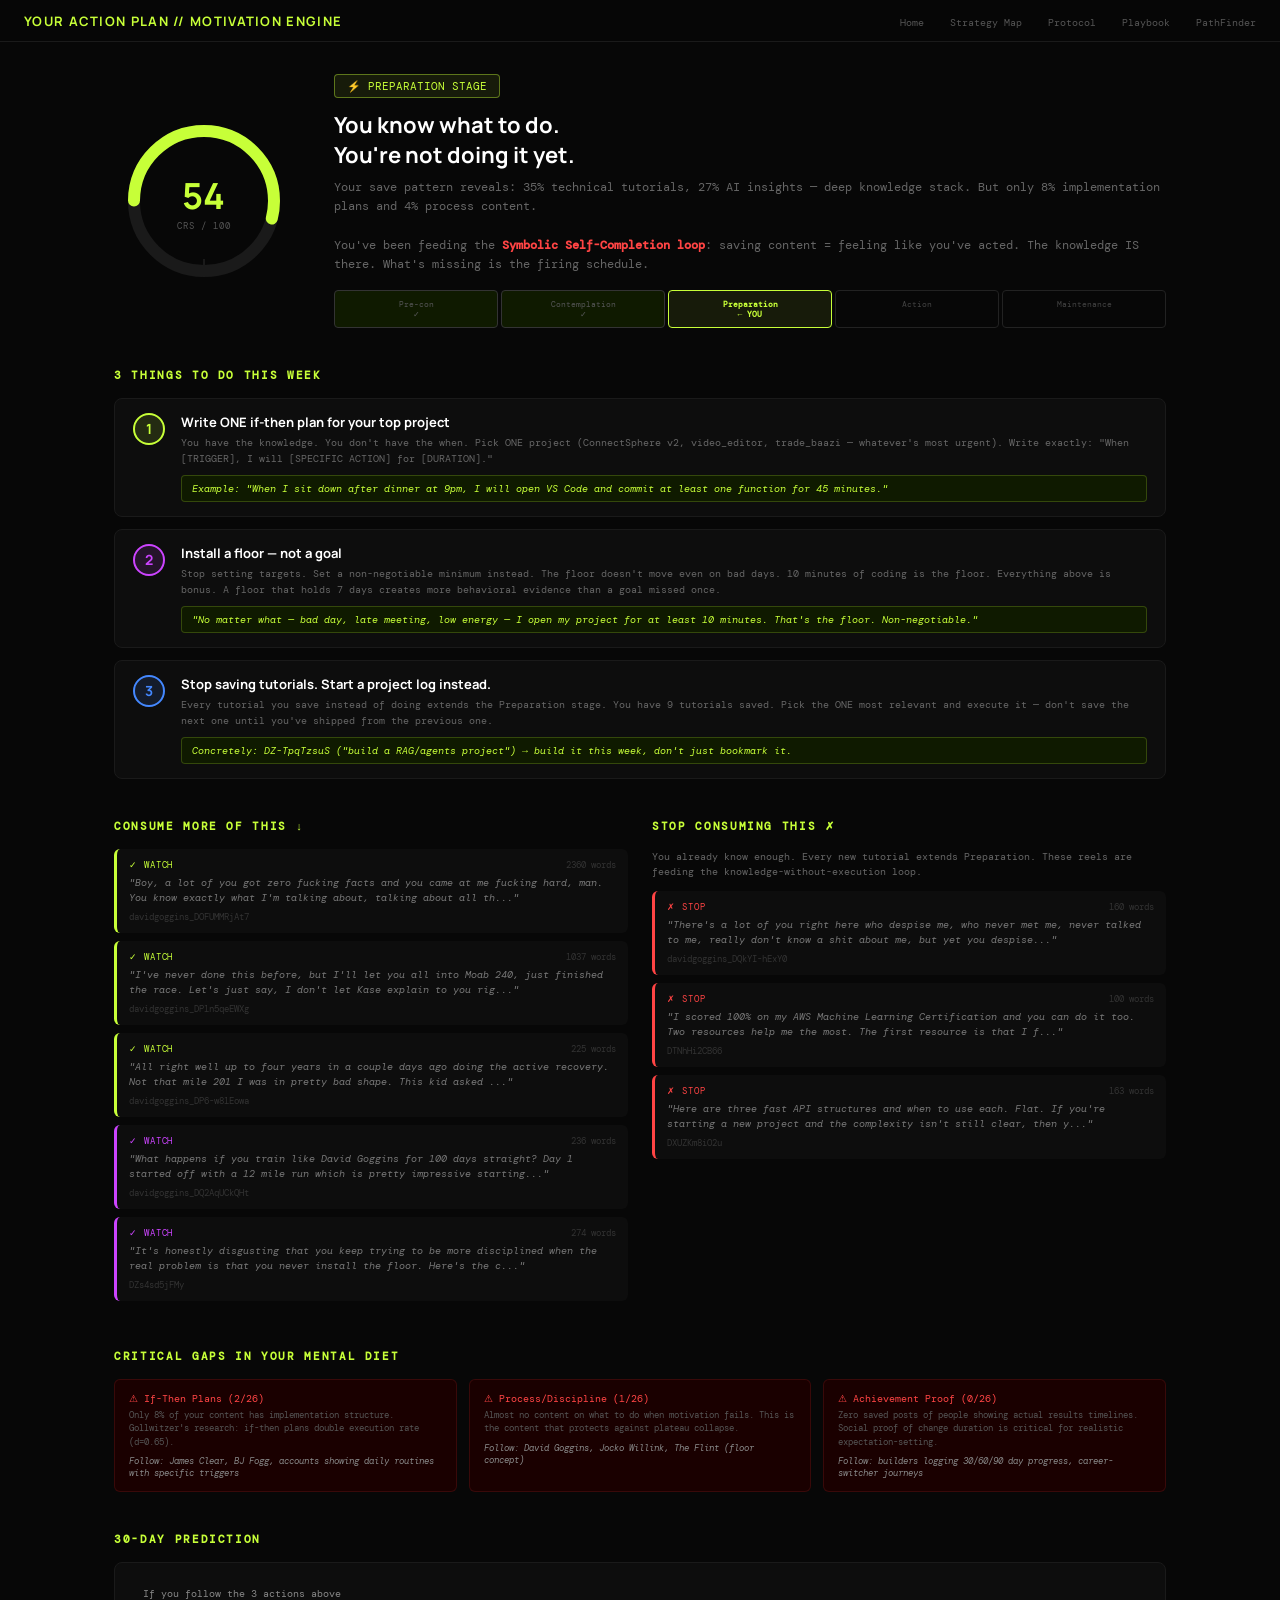
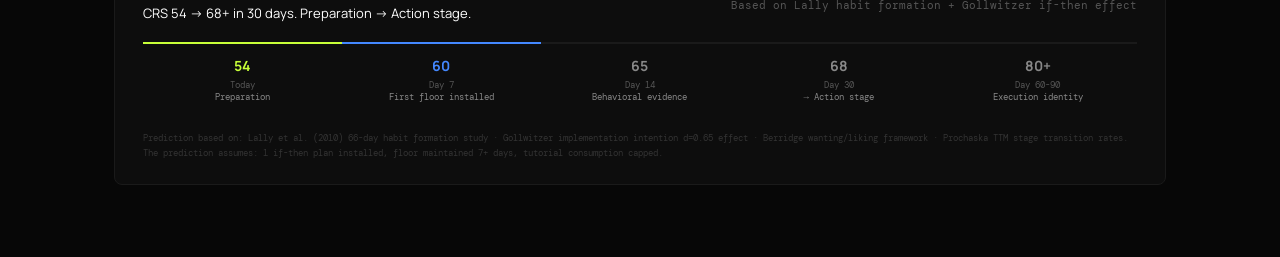
==== commit 78752ebc: "Drop 13 junk reels, rebuild at 179 clean knowledge points Co-Authored-By: Claude Opus 4.8 (1M contex" ====
--- a/action_plan.html
+++ b/action_plan.html
@@ -263,20 +263,15 @@
           You already know enough. Every new tutorial extends Preparation. These reels are feeding
           the knowledge-without-execution loop.
         </div>
-<a href="https://www.instagram.com/p/davidgoggins_DQCuUz2gSwi/" target="_blank" style="text-decoration:none">
+<a href="https://www.instagram.com/p/davidgoggins_DQkYI-hExY0/" target="_blank" style="text-decoration:none">
     <div class="reel-card" style="border-left:3px solid #ff4444">
       <div style="display:flex;justify-content:space-between;align-items:center;margin-bottom:4px">
         <span style="color:#ff4444;font-size:9px;letter-spacing:0.1em">✗ STOP</span>
-        <span style="color:#333;font-size:9px">101 words</span>
-      </div>
-      <div class="preview-text">"Haha! Fuck you!
-Fuck them!
-Why are you this pussy, man?
-Get up, motherfucker!
-You're afraid of fucking effort!
-Fuck people!
-Shut the fuck up..."</div>
-      <div style="color:#333;font-size:9px;margin-top:6px">davidgoggins_DQCuUz2gSwi</div>
+        <span style="color:#333;font-size:9px">160 words</span>
+      </div>
+      <div class="preview-text">"There's a lot of you right here who despise me, who never met me, never talked to me,
+really don't know a shit about me, but yet you despise..."</div>
+      <div style="color:#333;font-size:9px;margin-top:6px">davidgoggins_DQkYI-hExY0</div>
     </div></a><a href="https://www.instagram.com/p/DTNhHi2CB66/" target="_blank" style="text-decoration:none">
     <div class="reel-card" style="border-left:3px solid #ff4444">
       <div style="display:flex;justify-content:space-between;align-items:center;margin-bottom:4px">
